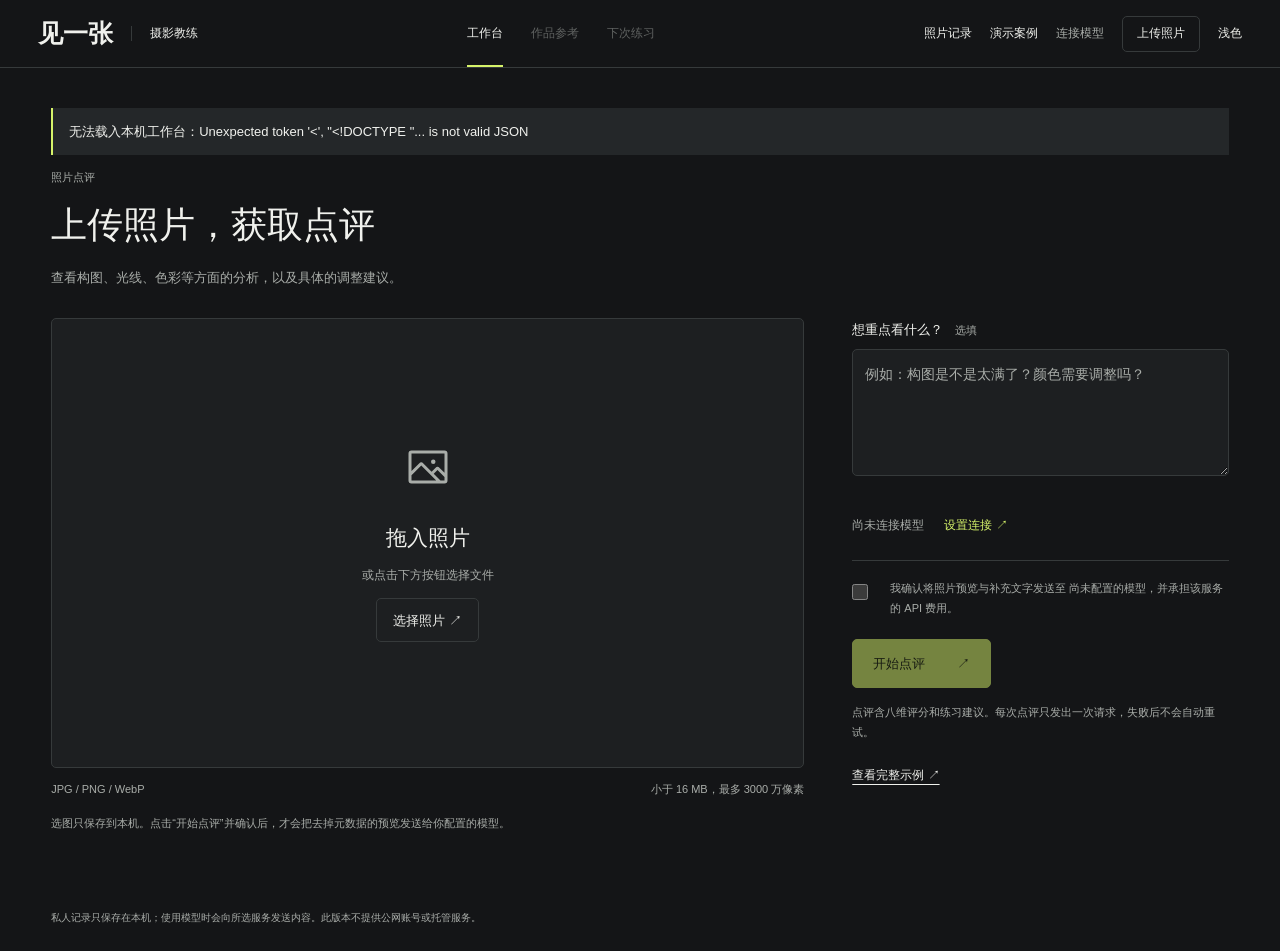
==== app/static/index.html @ db102ec2 "feat: add standalone darkroom workbench and shared skill reports Keep the Codex Skill and local web " ====
<!doctype html>
<!--
Phosphor Icons (image / arrows-horizontal), https://github.com/phosphor-icons/core
MIT License

Copyright (c) 2023 Phosphor Icons

Permission is hereby granted, free of charge, to any person obtaining a copy
of this software and associated documentation files (the "Software"), to deal
in the Software without restriction, including without limitation the rights
to use, copy, modify, merge, publish, distribute, sublicense, and/or sell
copies of the Software, and to permit persons to whom the Software is
furnished to do so, subject to the following conditions:

The above copyright notice and this permission notice shall be included in all
copies or substantial portions of the Software.

THE SOFTWARE IS PROVIDED "AS IS", WITHOUT WARRANTY OF ANY KIND, EXPRESS OR
IMPLIED, INCLUDING BUT NOT LIMITED TO THE WARRANTIES OF MERCHANTABILITY,
FITNESS FOR A PARTICULAR PURPOSE AND NONINFRINGEMENT. IN NO EVENT SHALL THE
AUTHORS OR COPYRIGHT HOLDERS BE LIABLE FOR ANY CLAIM, DAMAGES OR OTHER
LIABILITY, WHETHER IN AN ACTION OF CONTRACT, TORT OR OTHERWISE, ARISING FROM,
OUT OF OR IN CONNECTION WITH THE SOFTWARE OR THE USE OR OTHER DEALINGS IN THE
SOFTWARE.
-->
<html lang="zh-CN">
<head>
  <meta charset="utf-8">
  <meta name="viewport" content="width=device-width,initial-scale=1">
  <meta name="color-scheme" content="dark light">
  <title>见一张 · 摄影教练工作台</title>
  <link rel="icon" href="data:,">
  <link rel="stylesheet" href="app.css">
  <script src="app.js" defer></script>
</head>
<body>
  <a class="skip" href="#workspace">跳到工作区</a>
  <header class="topbar">
    <a class="brand" href="/">见一张<small>摄影教练</small></a>
    <nav aria-label="工作台导航"><button id="workbenchHome" type="button" aria-current="page">工作台</button><button id="jumpReference" type="button" disabled>作品参考</button><button id="jumpPractice" type="button" disabled>下次练习</button></nav>
    <div class="header-actions"><button id="toggleHistory" type="button" aria-controls="historySidebar" aria-expanded="false">照片记录</button><button id="showDemo" type="button">演示案例</button><button id="connectModel" type="button">连接模型</button><button id="newPhoto" type="button" class="new-photo">上传照片</button><button id="themeToggle" type="button" aria-label="切换深浅主题">浅色</button></div>
  </header>
  <div class="app-layout">
    <aside class="sidebar" id="historySidebar" aria-label="本机照片记录" hidden>
      <div class="sidebar-heading"><h2>照片记录 <span id="sessionCount">0</span></h2><button id="closeHistory" type="button" aria-label="收起照片记录">收起</button></div>
      <p class="aside-note">照片和点评保存在这台电脑。</p>
      <p id="emptyHistory" class="empty-history">还没有上传照片。</p>
      <div id="historyList" class="history-list"></div>
      <div class="sidebar-foot"><p>其他使用方式</p><a href="https://github.com/judefluen-coder/photography-coach#开始使用" target="_blank" rel="noreferrer">在 Codex 中使用 Skill ↗</a></div>
    </aside>
    <main id="workspace">
      <p id="notice" class="notice" role="alert" hidden></p>
      <section id="uploadView" aria-labelledby="uploadTitle">
        <div class="workspace-heading"><p class="eyebrow">照片点评</p><h1 id="uploadTitle">上传照片，获取点评</h1><p>查看构图、光线、色彩等方面的分析，以及具体的调整建议。</p></div>
        <div class="upload-layout">
          <div>
            <div class="drop-area" id="dropArea">
              <div id="emptyPhoto"><svg class="empty-photo-icon" viewBox="0 0 256 256" aria-hidden="true" fill="currentColor"><path d="M216,40H40A16,16,0,0,0,24,56V200a16,16,0,0,0,16,16H216a16,16,0,0,0,16-16V56A16,16,0,0,0,216,40Zm0,16V158.75l-26.07-26.06a16,16,0,0,0-22.63,0l-20,20-44-44a16,16,0,0,0-22.62,0L40,149.37V56ZM40,172l52-52,80,80H40Zm176,28H194.63l-36-36,20-20L216,181.38V200ZM144,100a12,12,0,1,1,12,12A12,12,0,0,1,144,100Z"/></svg><h2>拖入照片</h2><p>或点击下方按钮选择文件</p></div>
              <img id="photoPreview" alt="当前选择的照片预览" hidden>
              <label class="choose-photo" for="photoInput" id="chooseLabel">选择照片 <span aria-hidden="true">↗</span></label>
              <input id="photoInput" class="visually-hidden" type="file" accept="image/jpeg,image/png,image/webp" disabled>
            </div>
            <div class="photo-meta"><span id="photoName">JPG / PNG / WebP</span><span id="photoSize">小于 16 MB，最多 3000 万像素</span></div>
            <p class="caption-note">选图只保存到本机。点击“开始点评”并确认后，才会把去掉元数据的预览发送给你配置的模型。</p>
          </div>
          <form id="critiqueForm" class="brief">
            <label for="context">想重点看什么？<span>选填</span></label>
            <textarea id="context" maxlength="2000" rows="4" placeholder="例如：构图是不是太满了？颜色需要调整吗？"></textarea>
            <div class="connection-note"><span id="connectionState">尚未连接模型</span><button id="editConnection" type="button">设置连接 ↗</button></div>
            <label class="consent"><input id="consent" type="checkbox"><span id="consentText">我确认将照片预览和补充文字发给所选模型，并承担该服务的 API 费用。</span></label>
            <button id="startCritique" class="primary" type="submit" disabled>开始点评 <span aria-hidden="true">↗</span></button>
            <p class="fine-print">点评含八维评分和练习建议。每次点评只发出一次请求，失败后不会自动重试。</p>
            <button id="tryDemo" class="text-button" type="button">查看完整示例 ↗</button>
          </form>
        </div>
      </section>

      <section id="taskPanel" class="task-panel" aria-live="polite" hidden><div><p class="eyebrow">处理进度</p><h2 id="taskTitle">正在生成点评</h2><p id="taskHint">可以离开或刷新页面，返回后查看结果。不会自动重复调用模型。</p></div><button id="cancelTask" class="quiet" type="button">停止等待</button></section>

      <section id="resultView" hidden aria-labelledby="resultTitle">
        <div class="result-heading"><div><p class="eyebrow" id="resultMode">本机记录</p><h1 id="resultTitle">照片点评</h1></div><details class="record-tools"><summary>记录与导出</summary><div class="result-tools"><a id="openReport" target="_blank" rel="noreferrer">单独打开点评 ↗</a><a id="trainDemo" href="/demo/index.html" target="_blank" rel="noreferrer" hidden>其他调色案例 ↗</a><a id="exportReport" download>下载离线报告</a><a id="originalDownload" download>下载原始上传文件</a><button id="archivePhoto" class="text-button" type="button">移入回收区</button></div><p id="resultBoundary" class="result-boundary"></p></details><button id="makePreview" type="button" hidden>生成试调版（本机）</button></div>
        <p id="previewBoundary" class="fine-print" hidden>试调按模型参数在本机处理，不另调用模型；不增删物体，保留原图。尚未做独立视觉复核，请对照决定是否保留。</p>
        <iframe id="reportFrame" title="当前照片的完整摄影点评" class="report-frame" hidden></iframe>
        <div id="conversation" class="conversation" hidden>
          <div class="conversation-heading"><h2>继续提问</h2><p>可以补充拍摄情况，或指出点评中的错误。追问不会更改原评分。</p></div>
          <div id="messages" class="messages" aria-live="polite"></div>
          <form id="questionForm"><label for="question">问题</label><textarea id="question" maxlength="2000" rows="3" placeholder="例如：保留现在的暗部，会有什么影响？" required></textarea><label class="consent"><input id="questionConsent" type="checkbox"><span id="questionConsentText">本次追问会再次发送照片预览和当前点评，产生一次 API 调用费用。</span></label><button id="askQuestion" class="primary" type="submit">发送问题 ↗</button></form>
          <p id="usage" class="fine-print"></p>
        </div>
      </section>
      <footer>私人记录只保存在本机；使用模型时会向所选服务发送内容。此版本不提供公网账号或托管服务。</footer>
    </main>
  </div>

  <dialog id="configDialog" aria-labelledby="configTitle">
    <form id="configForm">
      <div class="dialog-heading"><p class="eyebrow">模型设置</p><button id="closeConfig" type="button" aria-label="关闭模型设置">关闭</button></div>
      <h2 id="configTitle">配置 API 连接</h2>
      <p class="dialog-intro">不需要 Codex。使用你自己的 API 密钥，费用由模型服务收取。保存设置不会发起付费调用。</p>
      <label for="baseUrl">API 基地址</label><input id="baseUrl" type="url" value="https://api.openai.com/v1" required spellcheck="false" autocomplete="off">
      <p class="field-hint">需支持 Responses 协议、图片输入与结构化输出。第三方兼容性需自行验证；只允许公开 HTTPS 443 地址。</p>
      <label for="model">模型名称</label><input id="model" type="text" placeholder="填写你的服务中可用的视觉模型名称" maxlength="160" required spellcheck="false" autocomplete="off">
      <label for="apiKey">API 密钥</label><input id="apiKey" type="password" maxlength="4096" required autocomplete="off" spellcheck="false">
      <p class="field-hint">仅存在本机服务内存里，不写入仓库或浏览器存储。关闭服务后需重新配置。</p>
      <label for="tokenLimit">单次输出 token 上限</label><input id="tokenLimit" type="number" value="10000" min="4000" max="16000" step="1000" required>
      <p class="field-hint">不是金额上限，也不包含输入 token。达到上限可能无法生成完整点评。</p>
      <p id="configError" class="notice" role="alert" hidden></p>
      <div class="dialog-actions"><button id="saveConfig" class="primary" type="submit">保存设置</button><button id="clearConfig" class="text-button" type="button">清除当前密钥</button></div>
    </form>
  </dialog>
  <noscript>工作台需要 JavaScript 才能选图和调用本机服务。你仍可在 demo/index.html 查看已生成示例。</noscript>
</body>
</html>
---- app/static/app.css ----
/* Local darkroom workbench. Charcoal/citron; fit view preserves the full photograph. */
:root { color-scheme:dark; --bg:#141517; --paper:#1d1f21; --surface:#242729; --ink:#f0f1ed; --muted:#a9ada9; --line:#363a3b; --accent:#d6f36a; --on-accent:#1a200c; --serif:-apple-system,BlinkMacSystemFont,"PingFang SC","Microsoft YaHei",sans-serif; }
:root[data-theme="dark"] { color-scheme:dark; --bg:#141517; --paper:#1d1f21; --surface:#242729; --ink:#f0f1ed; --muted:#a9ada9; --line:#363a3b; --accent:#d6f36a; --on-accent:#1a200c; }
:root[data-theme="light"] { color-scheme:light; --bg:#f5f5f0; --paper:#fafbf7; --surface:#e9ebe3; --ink:#252a24; --muted:#62695e; --line:#d5d9ce; --accent:#526c18; --on-accent:#fff; }
* { box-sizing:border-box; }
body { margin:0; background:var(--bg); color:var(--ink); font:14px/1.8 -apple-system,BlinkMacSystemFont,"PingFang SC","Microsoft YaHei",sans-serif; -webkit-font-smoothing:antialiased; }
[hidden] { display:none!important; }
h1,h2,p { margin-top:0; }
button,input,textarea { font:inherit; }
button,a,input { touch-action:manipulation; }
button { cursor:pointer; color:inherit; }
button:disabled,input:disabled { cursor:not-allowed; opacity:.5; }
button:not(:disabled):active { transform:translateY(1px); }
a { color:inherit; text-underline-offset:5px; }
:focus-visible { outline:3px solid var(--accent); outline-offset:4px; }
.visually-hidden { position:absolute; width:1px; height:1px; padding:0; margin:-1px; overflow:hidden; clip-path:inset(50%); white-space:nowrap; border:0; }
.skip { position:absolute; top:-100px; left:20px; background:var(--paper); padding:12px; z-index:4; }
.skip:focus { top:12px; }
.topbar { min-height:80px; display:flex; align-items:center; gap:40px; padding:14px 36px; border-bottom:1px solid var(--line); }
.brand { text-decoration:none; font-size:24px; font-weight:750; letter-spacing:.04em; line-height:1.3; }
.brand small { display:block; margin-top:5px; font-size:9px; font-weight:550; letter-spacing:.09em; text-transform:uppercase; }
nav,.header-actions { display:flex; align-items:center; gap:24px; }
.header-actions { margin-left:auto; }
.topbar button { border:0; background:none; padding:8px 0; min-height:44px; font-size:13px; }
.topbar button:hover,.text-button:hover,a:hover { color:var(--accent); }
#connectModel { border-bottom:1px solid var(--accent); color:var(--accent); }
.app-layout { display:grid; grid-template-columns:230px minmax(0,1fr); max-width:1800px; margin:auto; }
.sidebar { min-width:0; padding:32px 24px; border-right:1px solid var(--line); }
.sidebar-heading { display:flex; justify-content:space-between; gap:12px; }
.sidebar h2 { font-size:13px; font-weight:600; margin:0; }
.sidebar-heading span,.aside-note { font-size:11px; color:var(--muted); }
.aside-note { margin:8px 0 30px; }
.empty-history { color:var(--muted); font-family:var(--serif); font-size:17px; padding-top:16px; }
.history-list { display:grid; gap:8px; max-height:65dvh; overflow:auto; }
.history-item { display:grid; grid-template-columns:46px minmax(0,1fr); gap:12px; text-align:left; padding:10px 6px; border:0; border-left:2px solid transparent; background:transparent; width:100%; }
.history-item[aria-current="true"] { border-color:var(--accent); background:var(--surface); }
.history-item img { width:46px; height:46px; object-fit:contain; background:var(--surface); }
.history-item strong { display:block; font-weight:500; font-size:12px; white-space:nowrap; overflow:hidden; text-overflow:ellipsis; }
.history-item small { display:block; color:var(--muted); font-size:10px; }
.sidebar-foot { margin-top:48px; color:var(--muted); font-size:11px; }
.sidebar-foot p { margin-bottom:6px; }
main { padding:42px clamp(24px,4vw,64px) 24px; min-width:0; }
.eyebrow { color:var(--accent); font-size:12px; letter-spacing:.05em; margin-bottom:16px; }
h1 { font-family:var(--serif); font-size:clamp(32px,3.6vw,52px); font-weight:400; line-height:1.4; letter-spacing:-.04em; margin-bottom:14px; }
.workspace-heading>p:last-child { color:var(--muted); margin-bottom:32px; }
#uploadTitle { text-wrap:balance; }
.upload-layout { display:grid; grid-template-columns:minmax(0,1.25fr) minmax(270px,.8fr); gap:clamp(28px,4vw,60px); align-items:start; }
.drop-area { position:relative; min-height:360px; height:clamp(340px,47dvh,530px); display:flex; flex-direction:column; align-items:center; justify-content:center; padding:24px; background:var(--surface); border:1px solid var(--line); }
.drop-area.dragging { outline:2px solid var(--accent); outline-offset:4px; }
#emptyPhoto { text-align:center; }
.photo-brackets { color:var(--accent); font-family:var(--serif); font-size:64px; font-weight:300; line-height:1.2; letter-spacing:.1em; }
.drop-area h2 { font-family:var(--serif); font-size:26px; font-weight:400; margin:20px 0 8px; }
.drop-area p { color:var(--muted); font-size:12px; }
#photoPreview { width:100%; height:calc(100% - 56px); object-fit:contain; }
.choose-photo { display:inline-flex; align-items:center; gap:36px; padding:10px 0; min-height:44px; color:var(--accent); border-bottom:1px solid var(--accent); cursor:pointer; font-size:13px; }
.drop-area:focus-within { outline:3px solid var(--accent); outline-offset:4px; }
.photo-meta { display:flex; justify-content:space-between; gap:16px; font-size:11px; color:var(--muted); margin-top:12px; }
#photoName { overflow-wrap:anywhere; }
.caption-note,.fine-print { font-size:11px; color:var(--muted); line-height:1.85; margin-top:14px; }
.brief { padding-top:8px; }
label:not(.consent,.choose-photo) { display:block; font-size:13px; margin-bottom:8px; }
.brief>label span { color:var(--muted); margin-left:12px; font-size:11px; }
textarea,input:not([type="checkbox"],[type="file"]) { width:100%; border:1px solid var(--line); border-radius:2px; color:var(--ink); background:var(--paper); padding:12px; }
textarea { resize:vertical; min-height:100px; }
textarea::placeholder,input::placeholder { color:var(--muted); opacity:1; }
.connection-note { margin:24px 0 18px; padding-bottom:16px; border-bottom:1px solid var(--line); font-size:12px; display:flex; flex-wrap:wrap; gap:8px 20px; align-items:baseline; }
.connection-note span { overflow-wrap:anywhere; color:var(--muted); }
.connection-note button { border:0; background:none; color:var(--accent); padding:4px 0; min-height:36px; }
.consent { display:flex; gap:10px; align-items:start; font-size:11px; color:var(--muted); margin:16px 0 20px; cursor:pointer; }
.consent input { accent-color:var(--accent); margin:5px 0 0; width:16px; height:16px; flex:none; }
.consent span { overflow-wrap:anywhere; }
.primary,.quiet { display:inline-flex; justify-content:space-between; align-items:center; gap:32px; border:1px solid var(--ink); border-radius:2px; padding:12px 20px; min-height:46px; font-size:13px; }
.primary { background:var(--ink); color:var(--bg); }
.quiet { background:transparent; color:var(--ink); border-color:var(--line); }
.text-button { min-height:44px; padding:8px 0; border:0; background:none; font-size:12px; text-decoration:underline; text-underline-offset:5px; }
.notice { border-left:2px solid var(--accent); background:var(--surface); padding:12px 16px; color:var(--ink); font-size:13px; overflow-wrap:anywhere; }
.task-panel { display:flex; align-items:center; justify-content:space-between; gap:32px; padding:32px; margin-top:24px; border:1px solid var(--line); }
.task-panel h2 { font-family:var(--serif); font-size:30px; font-weight:400; margin-bottom:10px; }
.task-panel p:last-child { color:var(--muted); font-size:13px; margin:0; }
.task-panel button { flex:none; }
.result-heading { display:flex; justify-content:space-between; align-items:start; gap:24px; }
.result-heading h1 { font-size:30px; overflow-wrap:anywhere; }
.result-heading>div { min-width:0; }
.result-boundary { color:var(--muted); font-size:12px; border-left:2px solid var(--accent); padding-left:14px; }
.result-tools { display:flex; flex-wrap:wrap; gap:12px 24px; align-items:center; margin:20px 0; font-size:12px; }
.result-tools a { padding-block:10px; }
.result-tools button { background:var(--surface); border:1px solid var(--line); border-radius:2px; padding:10px 14px; min-height:44px; }
.report-frame { display:block; width:100%; height:800px; height:max(640px,calc(100dvh - 240px)); border:1px solid var(--line); background:var(--bg); }
body[data-demo="true"] .app-layout { display:block; max-width:1440px; }
body[data-demo="true"] .sidebar { display:none; }
body[data-demo="true"] main { padding:24px 0; }
body[data-demo="true"] .result-heading,body[data-demo="true"] .result-boundary,body[data-demo="true"] .result-tools { margin-inline:clamp(20px,4.5vw,64px); }
body[data-demo="true"] .result-heading .eyebrow { margin-bottom:4px; }
body[data-demo="true"] .result-heading h1 { font-size:22px; margin-bottom:8px; }
body[data-demo="true"] .result-boundary { border:0; padding:0; margin-bottom:0; font-size:11px; }
body[data-demo="true"] .result-tools { margin-block:4px 12px; font-size:11px; }
body[data-demo="true"] .report-frame { border-inline:0; border-bottom:0; }
body[data-demo="true"] main>footer { margin:32px clamp(20px,4.5vw,64px); }
.conversation { margin-top:56px; padding-top:40px; border-top:1px solid var(--line); max-width:850px; }
.conversation h2 { font-family:var(--serif); font-size:32px; font-weight:400; margin-bottom:12px; }
.conversation-heading p { color:var(--muted); font-size:13px; }
.messages article { margin:28px 0; border-left:1px solid var(--line); padding-left:18px; }
.messages h3 { font-size:14px; font-weight:600; margin:0 0 10px; overflow-wrap:anywhere; }
.messages p { font-size:14px; white-space:pre-wrap; overflow-wrap:anywhere; }
.messages small { display:block; color:var(--muted); font-size:12px; }
footer { margin-top:64px; color:var(--muted); font-size:10px; }
dialog { width:min(560px,calc(100% - 32px)); max-height:90dvh; border:1px solid var(--line); border-radius:2px; padding:32px; background:var(--bg); color:var(--ink); }
dialog::backdrop { background:rgb(20 23 18 / 55%); }
.dialog-heading { display:flex; justify-content:space-between; align-items:start; gap:20px; }
.dialog-heading button { border:0; background:none; color:var(--muted); min-height:32px; font-size:12px; }
dialog h2 { font-family:var(--serif); font-size:30px; font-weight:400; margin-bottom:12px; }
.dialog-intro { color:var(--muted); font-size:13px; margin-bottom:24px; }
dialog label { margin-top:18px; }
.field-hint { color:var(--muted); font-size:11px; margin:8px 0 0; }
.dialog-actions { display:flex; flex-wrap:wrap; align-items:center; gap:20px; margin-top:24px; }
/* Darkroom shell: the photograph, not a permanent record sidebar, owns the workspace. */
html,body { overflow-x:clip; }
.topbar { min-height:68px; padding:10px clamp(16px,3vw,48px); gap:36px; }
.brand { display:flex; align-items:center; gap:18px; flex:none; font-size:25px; letter-spacing:0; }
.brand small { display:inline; border-left:1px solid var(--line); padding-left:18px; margin:0; letter-spacing:0; text-transform:none; font-size:12px; font-weight:400; }
.topbar nav { margin-inline:auto; gap:28px; }
.topbar nav button { position:relative; color:var(--muted); }
.topbar nav button[aria-current="page"] { color:var(--ink); }
.topbar nav button[aria-current="page"]::after { content:""; height:2px; background:var(--accent); position:absolute; bottom:-11px; inset-inline:0; }
.header-actions { margin:0; gap:18px; }
.topbar button { font-size:12px; white-space:nowrap; }
.topbar .new-photo { border:1px solid var(--line); border-radius:5px; padding:6px 14px; min-height:36px; }
#connectModel { border:0; color:var(--muted); }
.app-layout,body[data-demo="true"] .app-layout { display:block; max-width:1760px; }
.sidebar { position:fixed; left:0; top:var(--header-height,68px); bottom:0; width:min(290px,100%); z-index:10; border-right:1px solid var(--line); background:var(--paper); padding:24px; box-shadow:20px 0 60px #0003; overflow-y:auto; }
body[data-demo="true"] .sidebar { display:block; }
.sidebar-heading { align-items:center; }
.sidebar-heading button { background:none; border:0; min-height:36px; color:var(--muted); font-size:12px; }
.sidebar h2 span { margin-left:10px; color:var(--muted); }
.history-list { max-height:none; }
.history-item { border-radius:4px; }
.empty-history { font-size:14px; }
main { padding:40px clamp(20px,4vw,64px) 24px; }
h1 { font-size:clamp(26px,3vw,36px); font-weight:500; line-height:1.5; letter-spacing:0; }
.workspace-heading>p:last-child { max-width:580px; font-size:13px; margin-bottom:28px; }
.eyebrow { color:var(--muted); font-size:11px; letter-spacing:0; margin-bottom:10px; }
.upload-layout { grid-template-columns:minmax(0,1.6fr) minmax(290px,.8fr); gap:48px; }
.drop-area { height:clamp(360px,50dvh,550px); background:var(--paper); border:1px solid var(--line); border-radius:5px; }
.empty-photo-icon { width:48px; height:48px; color:var(--muted); }
.drop-area h2 { font-size:21px; font-weight:500; }
.choose-photo { border:1px solid var(--line); border-radius:5px; color:var(--ink); padding:8px 16px; gap:20px; }
.brief { padding-top:0; }
.primary { border-color:var(--accent); background:var(--accent); color:var(--on-accent); border-radius:5px; }
.quiet,textarea,input:not([type="checkbox"],[type="file"]) { border-radius:5px; }
.caption-note,.fine-print,.consent { font-size:11px; }
body[data-view="result"] main,body[data-demo="true"] main { padding:0; }
.result-heading,body[data-demo="true"] .result-heading { display:flex; align-items:center; gap:16px; min-height:48px; padding:8px clamp(16px,2.5vw,48px); margin:0; border-bottom:1px solid var(--line); }
.result-heading>div { display:flex; align-items:baseline; gap:14px; flex:1; }
.result-heading .eyebrow { font-size:10px; margin:0; flex:none; color:var(--muted); }
.result-heading h1,body[data-demo="true"] .result-heading h1 { font-size:12px; font-weight:400; line-height:1.5; margin:0; }
.record-tools { position:relative; flex:none; font-size:11px; }
.record-tools summary { cursor:pointer; min-height:30px; padding:4px; }
.record-tools[open] { position:relative; }
.record-tools .result-tools { margin:8px 0; display:grid; gap:4px; }
.record-tools[open] { width:min(290px,60vw); }
.record-tools[open] .result-boundary { font-size:11px; }
.record-tools .result-tools a,.record-tools .result-tools button { padding:4px 0; min-height:30px; }
.record-tools .result-tools #archivePhoto { color:var(--muted); }
.result-heading #makePreview { flex:none; min-height:34px; padding:5px 12px; border:1px solid var(--accent); background:var(--accent); color:var(--on-accent); border-radius:5px; font-size:11px; }
.report-frame,body[data-demo="true"] .report-frame { border:0; display:block; }
body[data-view="result"],.report-frame { overflow-anchor:none; }
.result-boundary,body[data-demo="true"] .result-boundary { margin:8px 0; }
#previewBoundary { margin:10px clamp(16px,2.5vw,48px); }
.conversation { margin:36px clamp(20px,5vw,80px); }
.conversation h2 { font-size:25px; font-weight:500; }
body[data-view="result"] main>footer,body[data-demo="true"] main>footer { margin:28px clamp(20px,5vw,80px); }
.task-panel h2,dialog h2 { font-size:25px; font-weight:500; }
dialog { border-radius:8px; background:var(--paper); }
@media(max-width:1250px) { .topbar { gap:24px; flex-wrap:wrap; } .header-actions { gap:14px; } .topbar nav { gap:20px; } .brand small { display:none; } }
@media(max-width:850px) { .topbar { gap:8px 24px; } .topbar nav { order:3; width:100%; justify-content:center; } .header-actions { margin-left:auto; flex-wrap:wrap; gap:12px; } .topbar nav button[aria-current="page"]::after { bottom:0; } .upload-layout { grid-template-columns:1fr; gap:24px; } }
@media(max-width:600px) { .topbar { padding:10px 16px; } .brand { font-size:23px; } .header-actions { flex-basis:100%; justify-content:space-between; gap:8px; } .header-actions button { font-size:11px; } .topbar nav { gap:32px; } main { padding:26px 20px; } .drop-area { min-height:320px; height:360px; } .result-heading>div { display:block; } .result-heading .eyebrow { font-size:10px; } .record-tools[open] { width:55vw; } .result-heading #makePreview { max-width:120px; white-space:normal; } }
@media(max-width:1100px) { .app-layout { grid-template-columns:190px minmax(0,1fr); } .sidebar { padding-inline:16px; } main { padding:32px 24px; } .upload-layout { grid-template-columns:1fr; gap:24px; } .brief { max-width:640px; } .drop-area { height:40dvh; min-height:300px; } }
@media(max-width:767px) { .topbar { padding:14px 20px; flex-wrap:wrap; gap:8px 20px; } nav { order:3; width:100%; gap:28px; } .header-actions { gap:16px; } .brand { font-size:22px; } .app-layout { display:flex; flex-direction:column; } .sidebar { order:2; border:0; border-top:1px solid var(--line); padding:28px 20px; } .history-list { grid-template-columns:1fr 1fr; max-height:320px; } .sidebar-foot { margin-top:28px; } main { padding:28px 20px; } h1 { font-size:36px; } .drop-area { min-height:280px; padding:18px; } .photo-meta { flex-direction:column; gap:4px; } .task-panel { padding:22px; flex-direction:column; align-items:start; gap:20px; } .result-heading { flex-direction:column; gap:0; } .report-frame { height:75dvh; min-height:550px; } .result-tools { gap:8px 20px; } dialog { padding:24px; } }
@media(prefers-reduced-motion:reduce) { *,*::before,*::after { scroll-behavior:auto!important; transition:none!important; } }
@media(max-width:767px) { .app-layout { display:block; } .sidebar { border-right:1px solid var(--line); padding:24px 20px; } .history-list { display:block; max-height:none; } h1 { font-size:28px; } .result-heading { flex-direction:row; gap:12px; } body[data-view="result"] main { padding:0; } .header-actions { gap:10px; } }
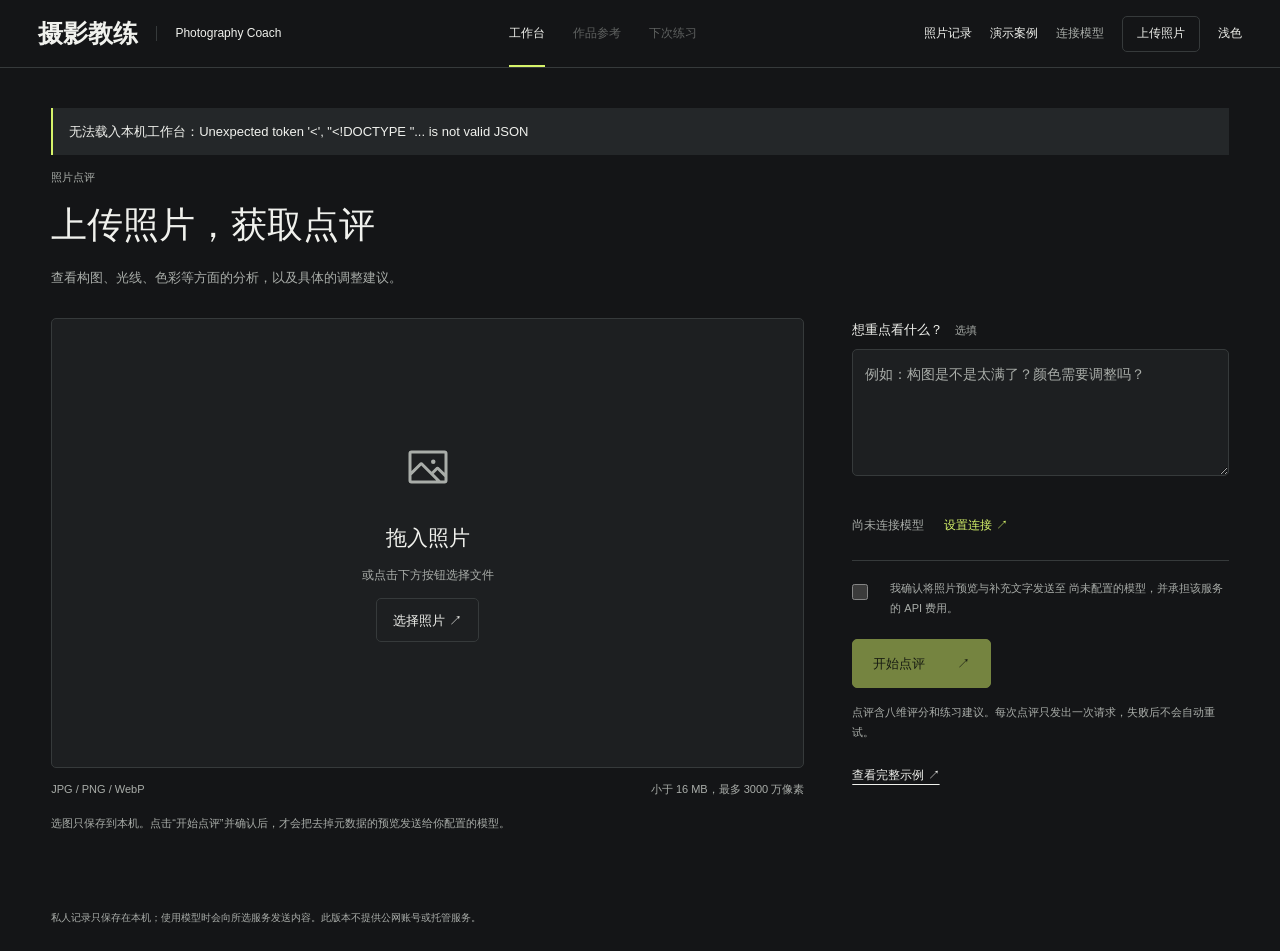
==== commit d8365bbb: "feat: launch the web workbench from the photography skill Add a reusable loopback launcher, health c" ====
--- a/app/static/index.html
+++ b/app/static/index.html
@@ -28,7 +28,7 @@
   <meta charset="utf-8">
   <meta name="viewport" content="width=device-width,initial-scale=1">
   <meta name="color-scheme" content="dark light">
-  <title>见一张 · 摄影教练工作台</title>
+  <title>摄影教练 · Photography Coach</title>
   <link rel="icon" href="data:,">
   <link rel="stylesheet" href="app.css">
   <script src="app.js" defer></script>
@@ -36,7 +36,7 @@
 <body>
   <a class="skip" href="#workspace">跳到工作区</a>
   <header class="topbar">
-    <a class="brand" href="/">见一张<small>摄影教练</small></a>
+    <a class="brand" href="/">摄影教练<small>Photography Coach</small></a>
     <nav aria-label="工作台导航"><button id="workbenchHome" type="button" aria-current="page">工作台</button><button id="jumpReference" type="button" disabled>作品参考</button><button id="jumpPractice" type="button" disabled>下次练习</button></nav>
     <div class="header-actions"><button id="toggleHistory" type="button" aria-controls="historySidebar" aria-expanded="false">照片记录</button><button id="showDemo" type="button">演示案例</button><button id="connectModel" type="button">连接模型</button><button id="newPhoto" type="button" class="new-photo">上传照片</button><button id="themeToggle" type="button" aria-label="切换深浅主题">浅色</button></div>
   </header>
